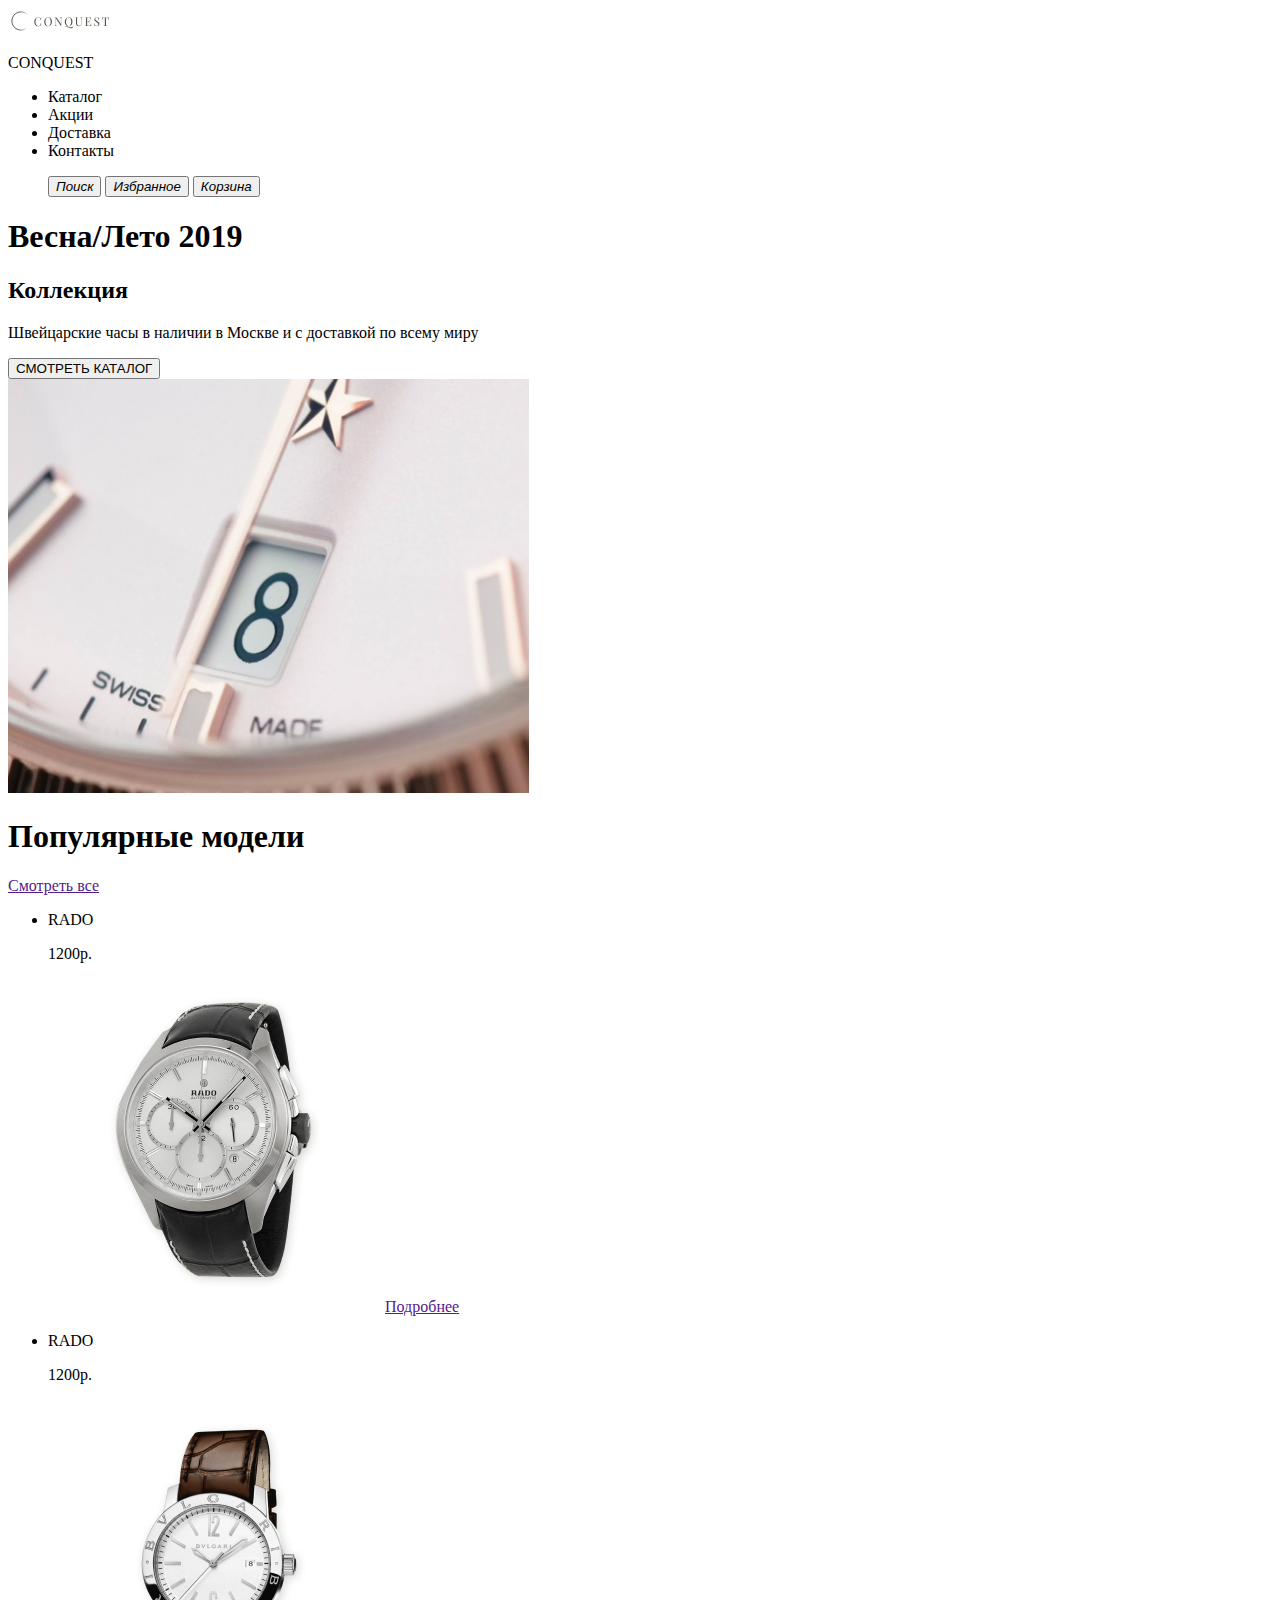
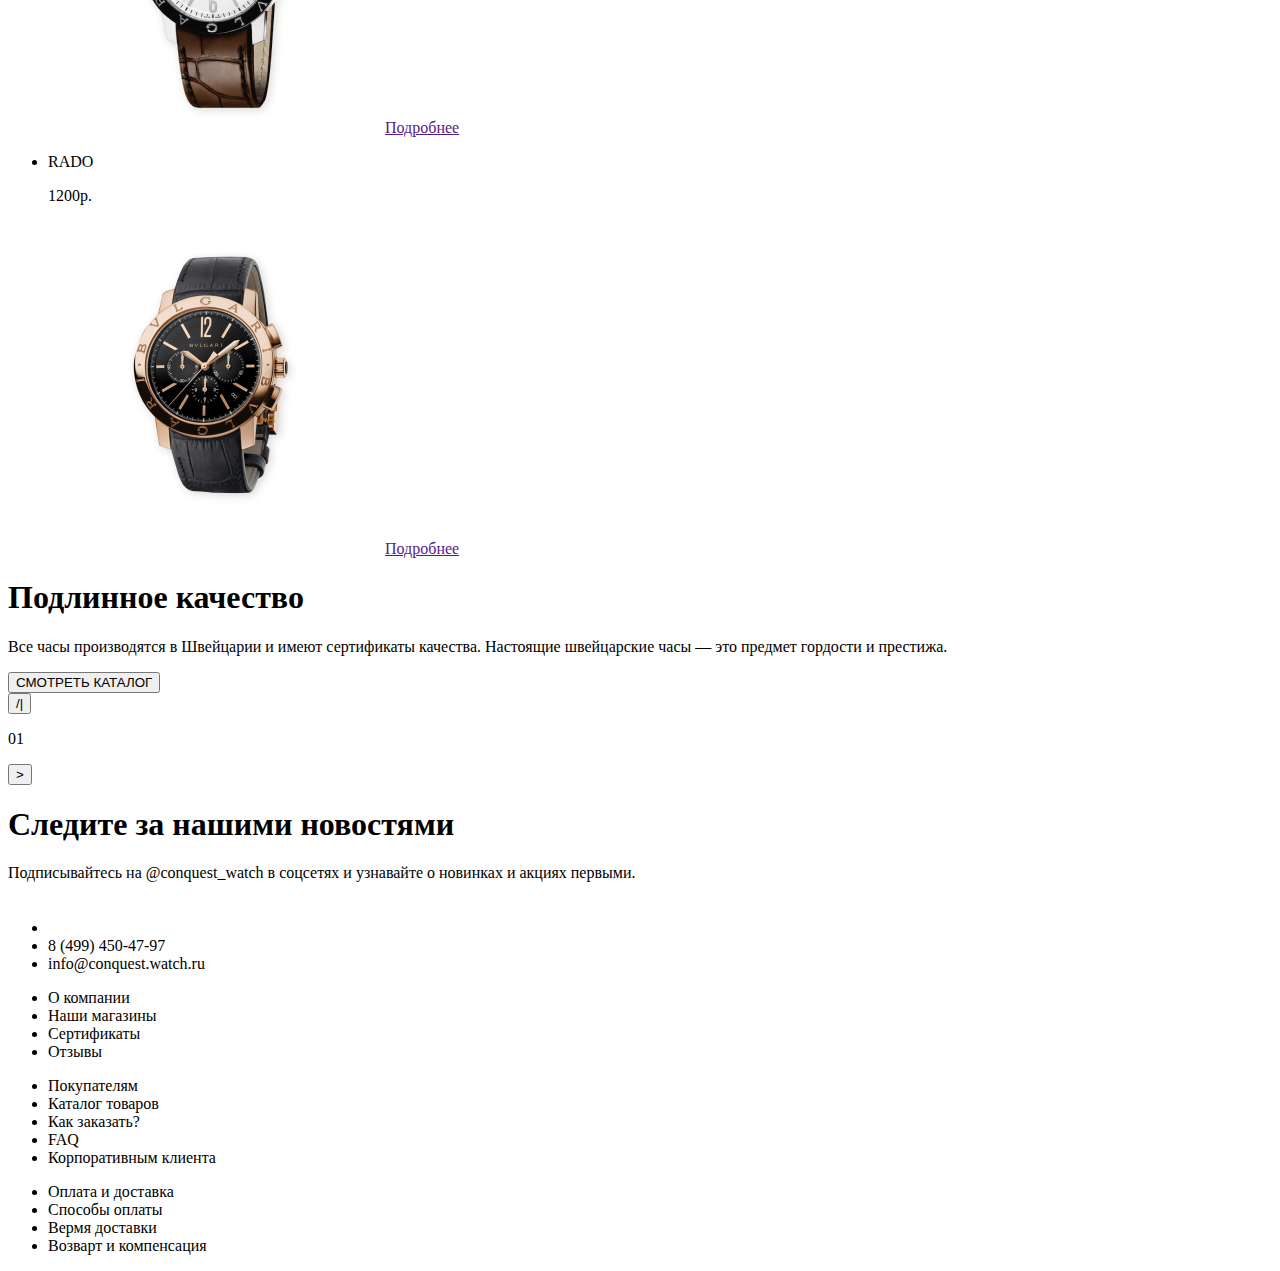
==== index.html @ 10837550 "first commit" ====
<!DOCTYPE html>
<head>
    <meta charset="UTF-8">
    <title>Document</title>
   <!-- <link rel="stylesheet" type="text/css" href="style.css">-->
</head>
<body>
    <header>
        <div class="left-side">
            <img src="logo.svg" alt="logo">
            <p>CONQUEST</p>
        </div>
        <ul class="center-side">
            <li>Каталог</li>
            <li>Акции</li>
            <li>Доставка</li>
            <li>Контакты</li>
        </ul>
        <ul>
            <button><i>Поиск</i></button>
            <button><i>Избранное</i></button>
            <button><i>Корзина</i></button>
        </ul>
    </header>
    <main>
        <section class="first-ad">
            <div class="info">
                <h1>Весна/Лето 2019</h1>
                <h2>Коллекция</h2>
                <p>Швейцарские часы в наличии в Москве и с доставкой по всему миру</p>
                <button>СМОТРЕТЬ КАТАЛОГ</button>
            </div>
            <div class="product-presentation">
                <img src="photo_banner.jpg" alt="product">
            </div>
        </section>
        <section class="popular-models">
            <h1>Популярные модели</h1>
            <a href="">Смотреть все</a>
            <ul>
                <li>
                    <p>RADO</p>
                    <p>1200p.</p>
                    <img src="watch_1.png" alt="">
                    <a href=""><span></span> Подробнее</a>
                </li>
                <li>
                    <p>RADO</p>
                    <p>1200p.</p>
                    <img src="watch_3.png" alt="">
                    <a href=""><span></span> Подробнее</a>
                </li>
                <li>
                    <p>RADO</p>
                    <p>1200p.</p>
                    <img src="watch_4.png" alt="">
                    <a href=""><span></span> Подробнее</a>
                </li>
            </ul>
        </section>
        <section class="second-ad">
            <div class="slider">
                <div>

                </div>
                <div class="info">
                    <h1>Подлинное качество</h1>
                    <p>Все часы производятся в Швейцарии и имеют сертификаты качества. Настоящие швейцарские часы — это предмет гордости и престижа.</p>
                    <button>СМОТРЕТЬ КАТАЛОГ</button>
                </div>
            </div>
            <div class="page-throttling">
                <button>/|</button>
                <p>01</p>
                <button>></button>
            </div>        
        </section>
        <section class="news">
            <div class="info">
                <h1>Следите за нашими новостями</h1>
                <p>Подписывайтесь на <span>@conquest_watch</span> в соцсетях и узнавайте о новинках и акциях первыми.</p>
            </div>
            <div class="collage">
                <div></div>
                <div></div>
                <div></div>
            </div>
        </section>
    </main>
    <footer>
        <ul>
            <li class="Footer-First-li"><img src="footer logo.svg" alt=""></li>
            <li>8 (499) 450-47-97</li>
            <li>info@conquest.watch.ru</li>
        </ul>
        <ul>
            <li class="Footer-First-li">О компании</li>
            <li>Наши магазины</li>
            <li>Сертификаты</li>
            <li>Отзывы</li>
        </ul>
        <ul>
            <li class="Footer-First-li">Покупателям</li>
            <li>Каталог товаров</li>
            <li>Как заказать?</li>
            <li>FAQ</li>
            <li>Корпоративным клиента</li>
        </ul>
        <ul>
            <li class="Footer-First-li">Оплата и доставка</li>
            <li>Способы оплаты</li>
            <li>Вермя доставки</li>
            <li>Возварт и компенсация</li>
        </ul>
    </footer>
</body>
</html>
---- style.css ----
.Katalog {
    position: absolute;
  width: 54px;
  height: 13px;
  left: 467px;
  top: 35px;
  
  font-family: 'Roboto';
  font-style: normal;
  font-weight: 400;
  font-size: 14px;
  line-height: 16px;
  
  color: #555248;
  }
  .Akcii {
    position: absolute;
  width: 43px;
  height: 13px;
  left: 586px;
  top: 35px;
  
  font-family: 'Roboto';
  font-style: normal;
  font-weight: 400;
  font-size: 14px;
  line-height: 16px;
  
  color: #555248;
  }
  .Deliveri {
    position: absolute;
  width: 64px;
  height: 13px;
  left: 694px;
  top: 35px;
  
  font-family: 'Roboto';
  font-style: normal;
  font-weight: 400;
  font-size: 14px;
  line-height: 16px;
  
  color: #555248;
  }
  .Kontakti {
    position: absolute;
  width: 66px;
  height: 13px;
  left: 823px;
  top: 35px;
  
  font-family: 'Roboto';
  font-style: normal;
  font-weight: 400;
  font-size: 14px;
  line-height: 16px;
  
  color: #555248;
  }
  .Logo {
    position: absolute;
  width: 78px;
  height: 13px;
  left: 122.68px;
  top: 36px;
  
  font-family: 'Playfair Display';
  font-style: normal;
  font-weight: 400;
  font-size: 12px;
  line-height: 16px;
  letter-spacing: 0.14em;
  
  color: #555248;
  
  }
  .search {
    position: absolute;
  height: 16px;
  left: 85.43%;
  right: 13.4%;
  top: 40px;
  
  background: #1B1A17;
  }
  
  .like {
    position: absolute;
  height: 16px;
  left: 88.29%;
  right: 10.32%;
  top: 40px;
  
  background: #1B1A17;
  border: 0.75px solid #1B1A17;
  }
  
  .basket{
    position: absolute;
  height: 16px;
  left: 91.36%;
  right: 7.32%;
  top: 40px;
  
  background: #1B1A17;
  }
  .line {
    position: absolute;
  width: 50px;
  height: 0px;
  left: 120px;
  top: 357px;
  
  border: 1px solid #8B8371;
  }
  .header_main{
    position: absolute;
  width: 343px;
  height: 48px;
  left: 185px;
  top: 321px;
  
  font-family: 'Playfair Display';
  font-style: normal;
  font-weight: 400;
  font-size: 45px;
  line-height: 60px;
  
  color: #1B1A17;
  }
  .header_main2 {
    position: absolute;
width: 154px;
height: 31px;
left: 185px;
top: 385px;

font-family: 'Playfair Display';
font-style: normal;
font-weight: 400;
font-size: 30px;
line-height: 40px;

color: #1B1A17;
}
.header_scrin2 {
  position: absolute;
width: 306px;
height: 36px;
left: 530px;
top: 929px;

font-family: 'Playfair Display';
font-style: normal;
font-weight: 400;
font-size: 32px;
line-height: 43px;

color: #1B1A17;

}
.text {
  position: absolute;
width: 258px;
height: 34px;
left: 185px;
top: 455px;

font-family: 'Roboto';
font-style: normal;
font-weight: 300;
font-size: 14px;
line-height: 21px;

color: rgba(27, 26, 23, 0.82);
}
.look_all{
  position: absolute;
width: 104px;
height: 15px;
left: 1164px;
top: 965px;

font-family: 'Roboto';
font-style: normal;
font-weight: 500;
font-size: 16px;
line-height: 19px;

color: #444240;
}
.Time1{
  position: absolute;
width: 110px;
height: 15px;
left: 138px;
top: 1057px;

font-family: 'Playfair Display';
font-style: normal;
font-weight: 700;
font-size: 14px;
line-height: 24px;
letter-spacing: 0.03em;

color: rgba(27, 26, 23, 0.82);
}
.price1 {
  position: absolute;
width: 43px;
height: 12px;
left: 138px;
top: 1082px;

font-family: 'Prata';
font-style: normal;
font-weight: 400;
font-size: 12px;
line-height: 16px;

color: rgba(27, 26, 23, 0.82);
}
.watch1 {
  position: absolute;
width: 313px;
height: 313px;
left: 126px;
top: 1096px;

background: url(2.png);
filter: drop-shadow(2px 2px 10px rgba(85, 82, 72, 0.23));
}
.line2 {
  position: absolute;
width: 30px;
height: 0px;
left: 138px;
top: 1441px;

border: 1px solid #8B8371;
}
.learn_more {
  position: absolute;
width: 92px;
height: 16px;
left: 186px;
top: 1428px;

font-family: 'Playfair Display';
font-style: normal;
font-weight: 400;
font-size: 16px;
line-height: 21px;

color: #1B1A17;
}
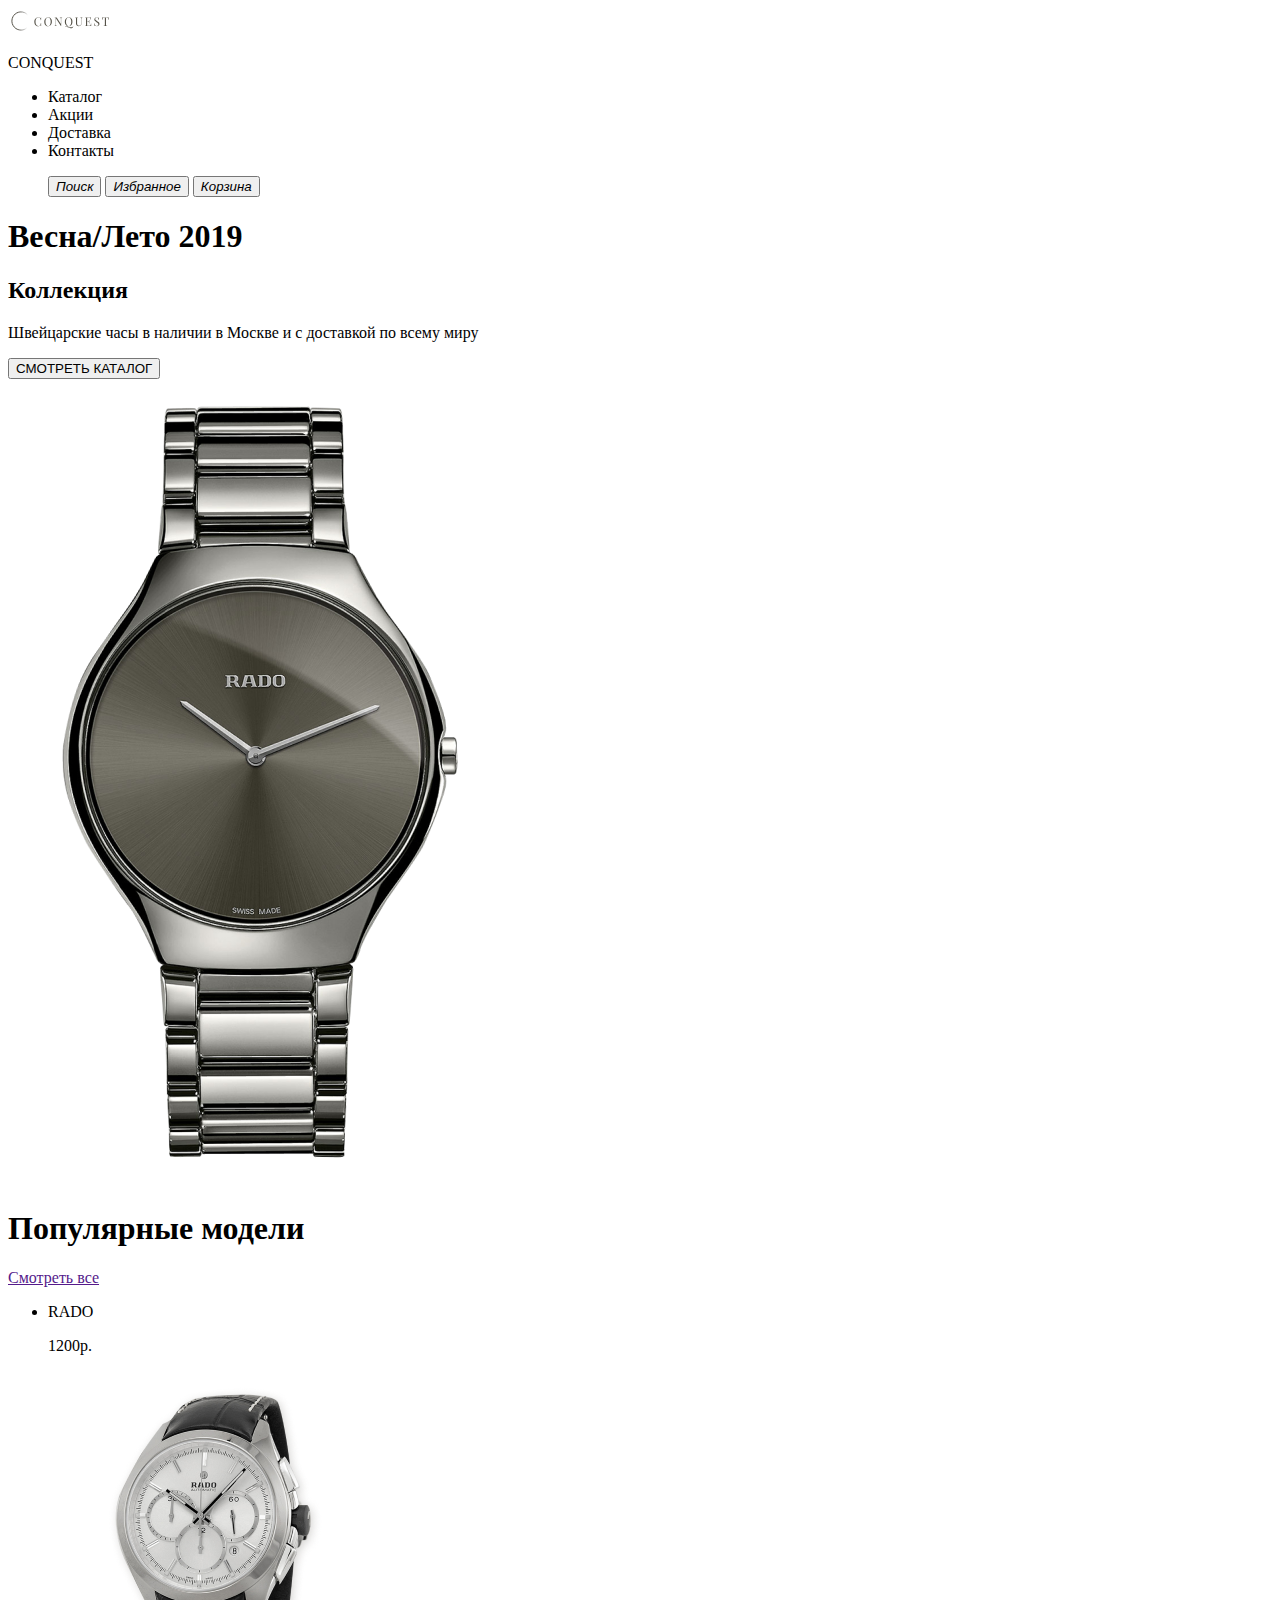
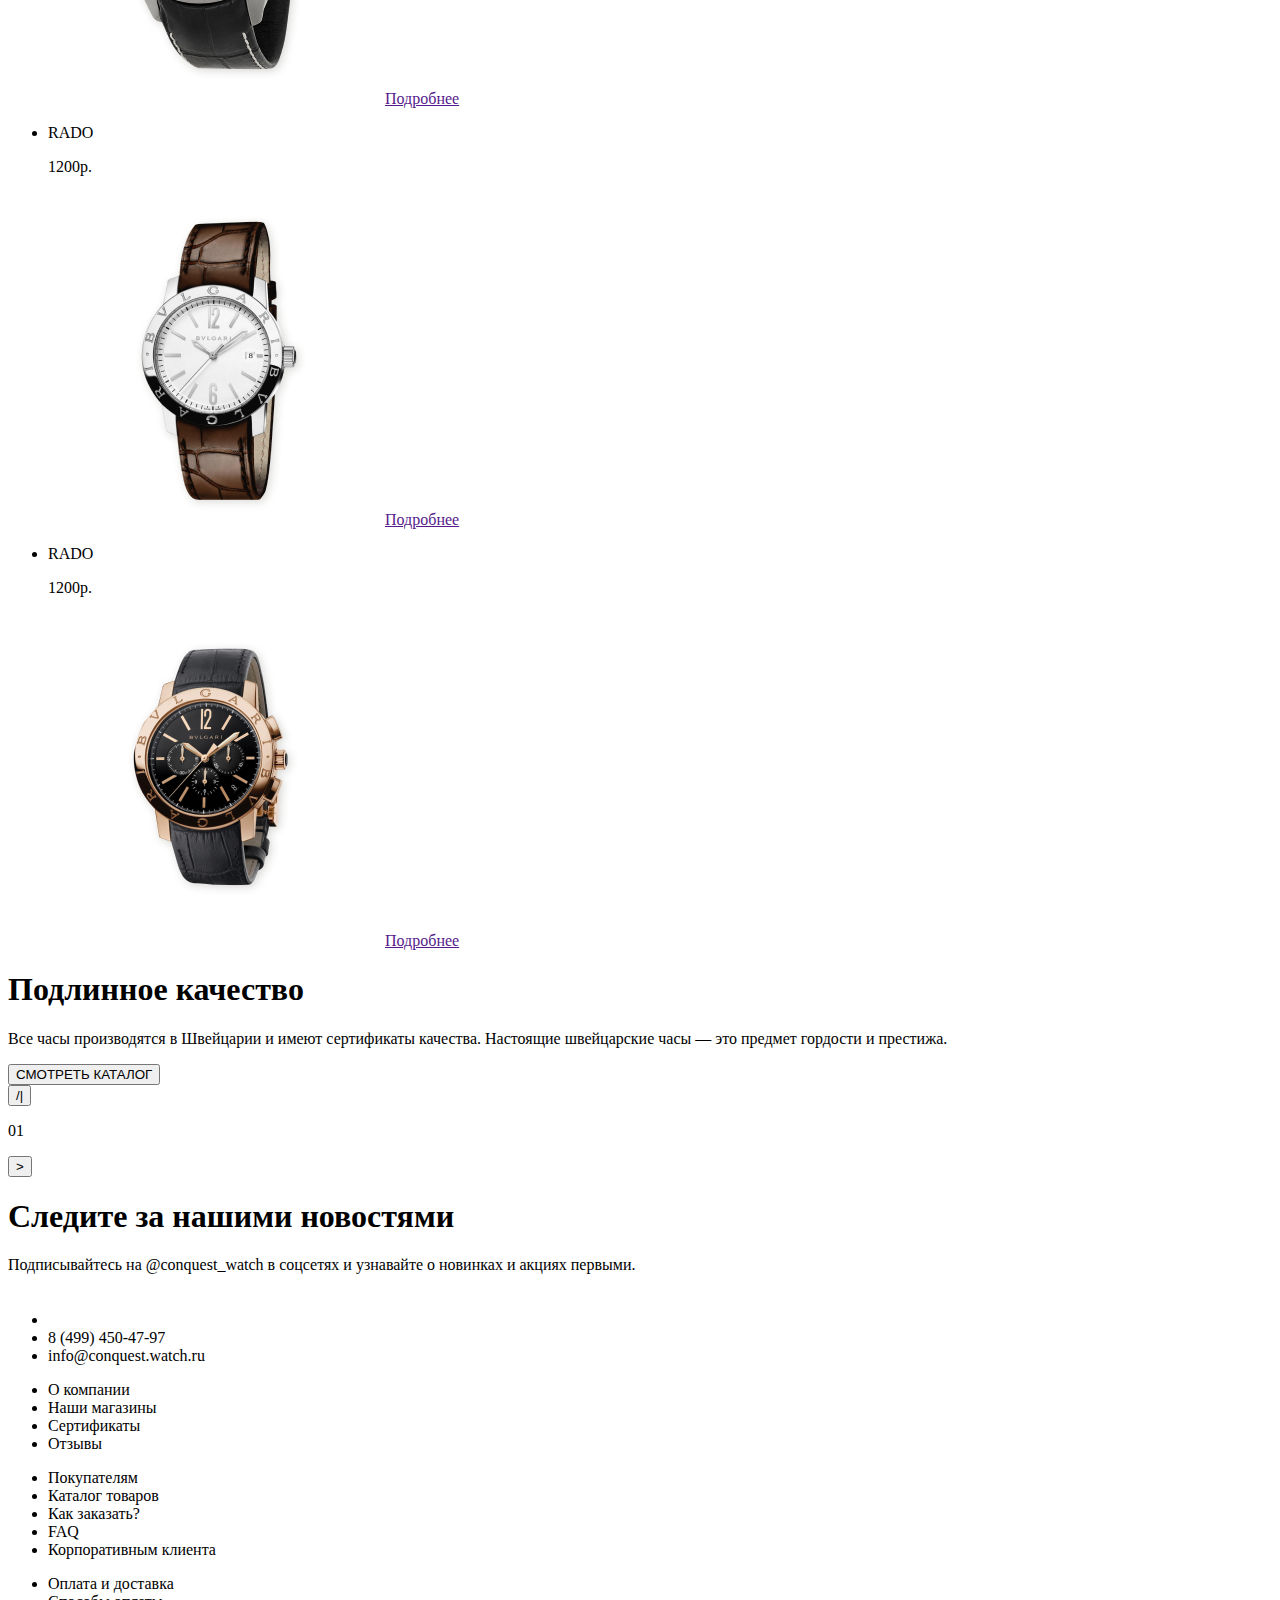
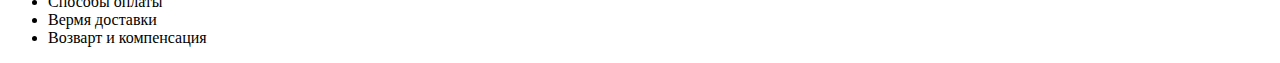
==== commit 68a0060c: "change first picture of watch" ====
--- a/index.html
+++ b/index.html
@@ -2,6 +2,8 @@
 <head>
     <meta charset="UTF-8">
     <title>Document</title>
+   <!-- <link rel="stylesheet" type="text/css" href="style.css">-->
+   <!-- <link rel="stylesheet" type="text/css" href="style.css">-->
    <!-- <link rel="stylesheet" type="text/css" href="style.css">-->
 </head>
 <body>
@@ -31,7 +33,7 @@
                 <button>СМОТРЕТЬ КАТАЛОГ</button>
             </div>
             <div class="product-presentation">
-                <img src="photo_banner.jpg" alt="product">
+                <img src="watch_main.png" alt="product">
             </div>
         </section>
         <section class="popular-models">
@@ -61,7 +63,6 @@
         <section class="second-ad">
             <div class="slider">
                 <div>
-
                 </div>
                 <div class="info">
                     <h1>Подлинное качество</h1>
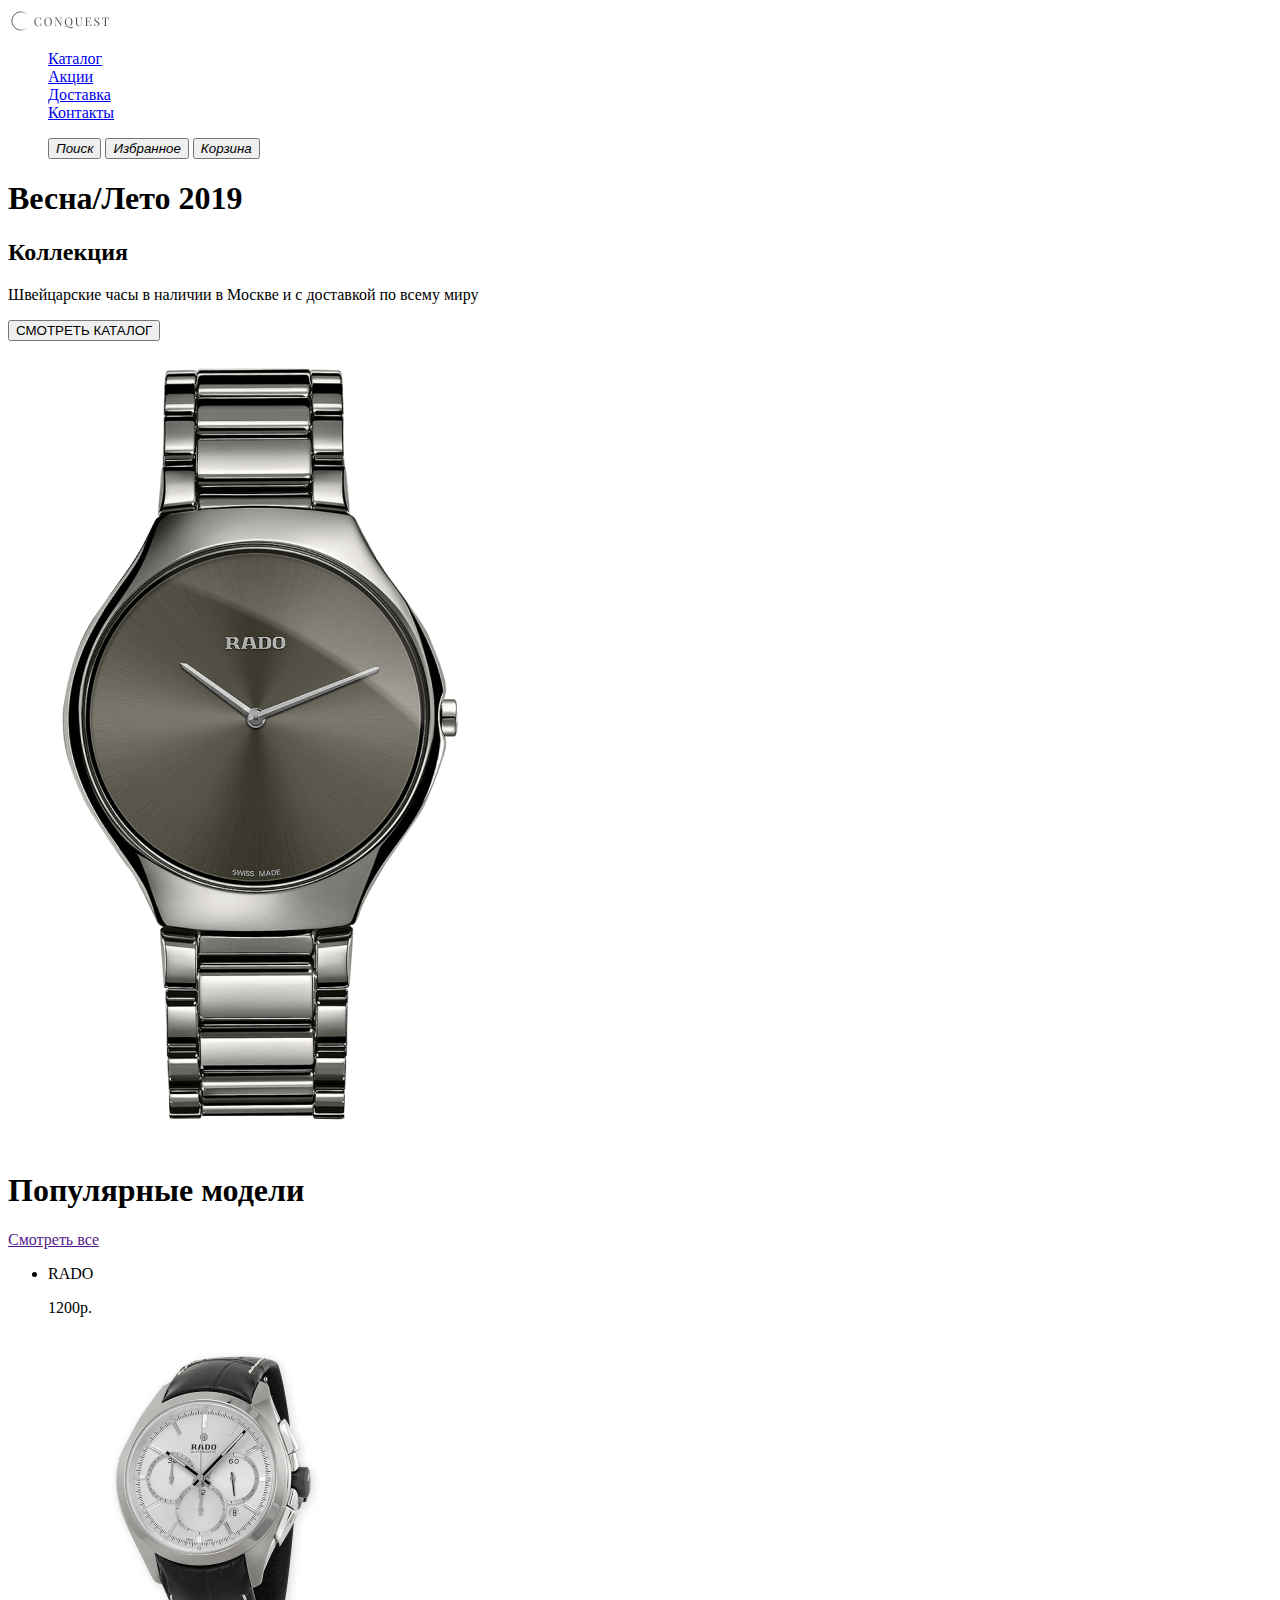
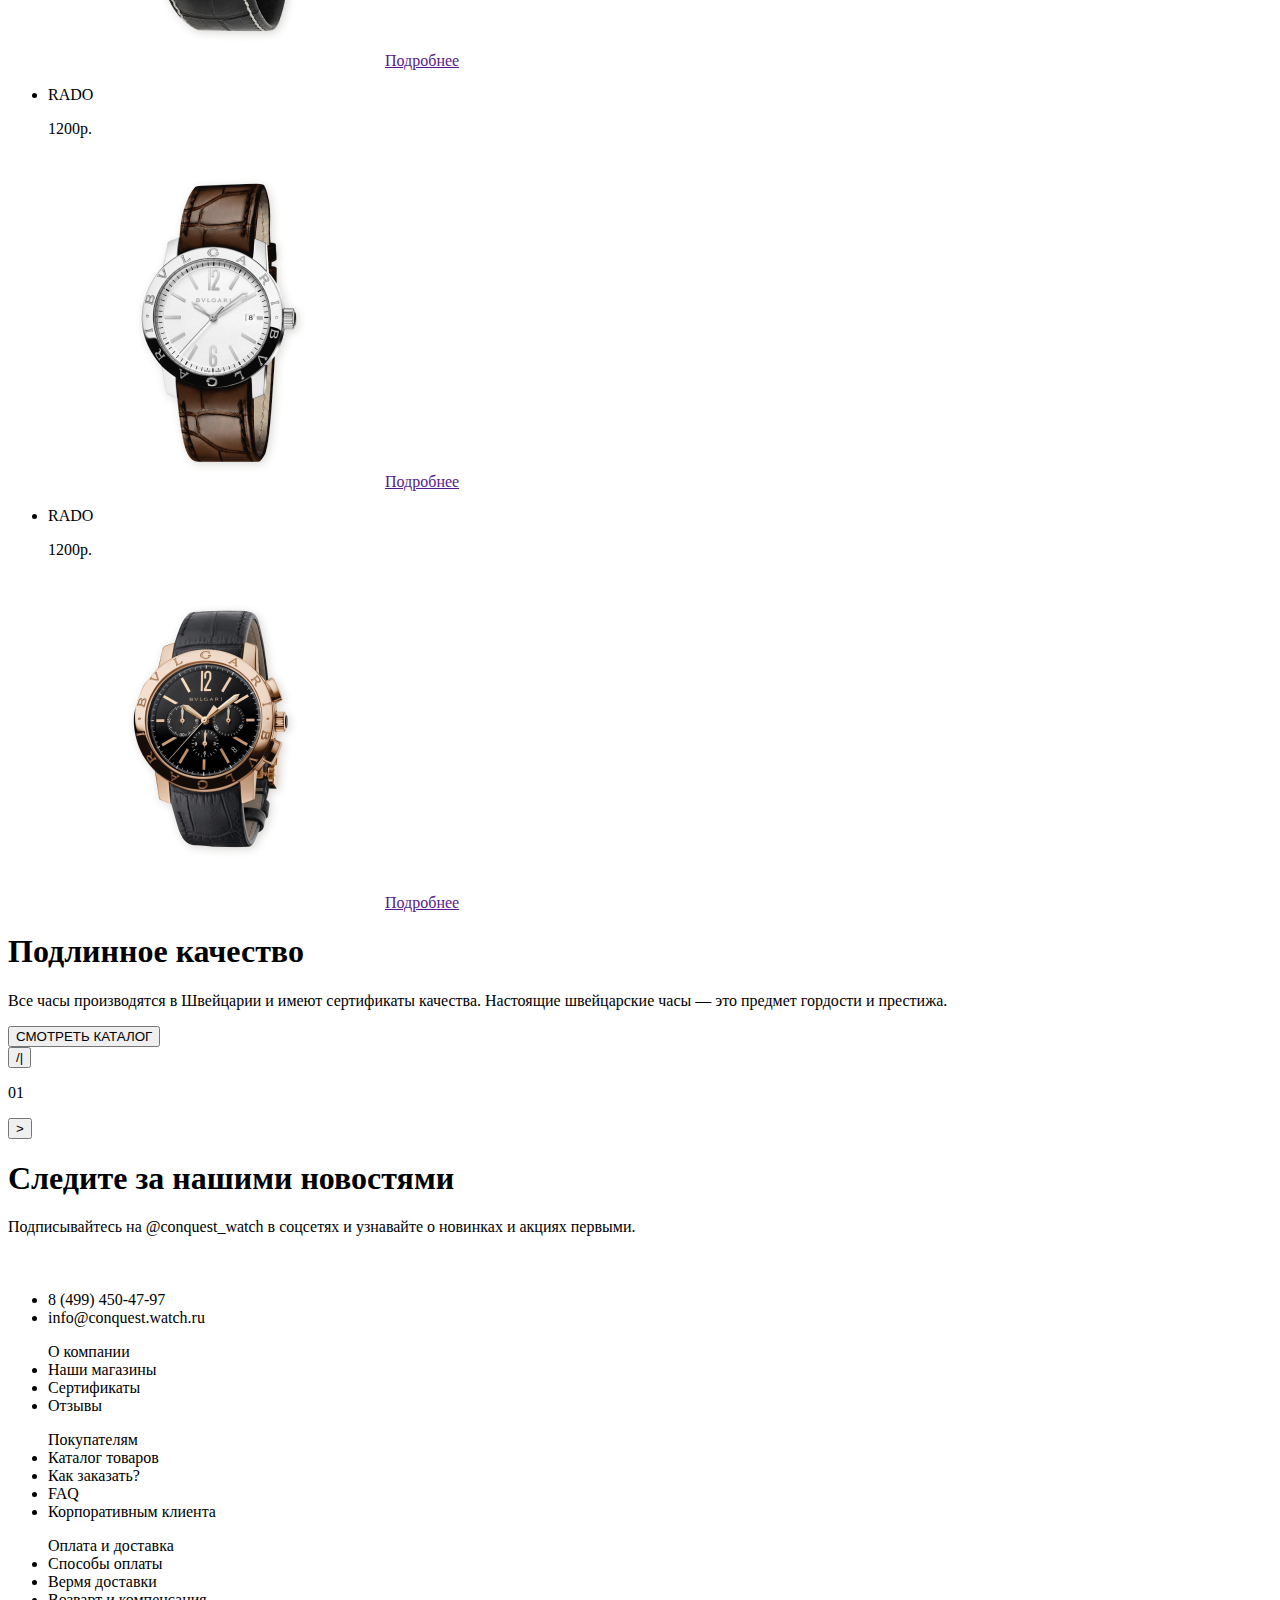
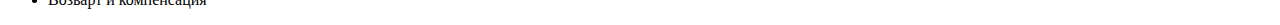
==== commit 1aa2a731: "Create new page, start make form" ====
--- a/index.html
+++ b/index.html
@@ -2,21 +2,18 @@
 <head>
     <meta charset="UTF-8">
     <title>Document</title>
-   <!-- <link rel="stylesheet" type="text/css" href="style.css">-->
-   <!-- <link rel="stylesheet" type="text/css" href="style.css">-->
-   <!-- <link rel="stylesheet" type="text/css" href="style.css">-->
+    <link rel="stylesheet" type="text/css" href="style.css">
 </head>
 <body>
     <header>
-        <div class="left-side">
-            <img src="logo.svg" alt="logo">
-            <p>CONQUEST</p>
+        <div class="logo">
+            <img src="logo.svg" alt="Conquest Company">
         </div>
-        <ul class="center-side">
-            <li>Каталог</li>
-            <li>Акции</li>
-            <li>Доставка</li>
-            <li>Контакты</li>
+        <ul class="nav-list">
+            <li class="nav-item"><a href="#">Каталог</a></li>
+            <li class="nav-item"><a href="#">Акции</a></li>
+            <li class="nav-item"><a href="#">Доставка</a></li>
+            <li class="nav-item"><a href="#">Контакты</a></li>
         </ul>
         <ul>
             <button><i>Поиск</i></button>
@@ -40,19 +37,19 @@
             <h1>Популярные модели</h1>
             <a href="">Смотреть все</a>
             <ul>
-                <li>
+                <li class="popular-watch">
                     <p>RADO</p>
                     <p>1200p.</p>
                     <img src="watch_1.png" alt="">
                     <a href=""><span></span> Подробнее</a>
                 </li>
-                <li>
+                <li class="popular-watch">
                     <p>RADO</p>
                     <p>1200p.</p>
                     <img src="watch_3.png" alt="">
                     <a href=""><span></span> Подробнее</a>
                 </li>
-                <li>
+                <li class="popular-watch">
                     <p>RADO</p>
                     <p>1200p.</p>
                     <img src="watch_4.png" alt="">
--- a/style.css
+++ b/style.css
@@ -1,257 +1,16 @@
-.Katalog {
-    position: absolute;
-  width: 54px;
-  height: 13px;
-  left: 467px;
-  top: 35px;
-  
-  font-family: 'Roboto';
-  font-style: normal;
-  font-weight: 400;
-  font-size: 14px;
-  line-height: 16px;
-  
-  color: #555248;
-  }
-  .Akcii {
-    position: absolute;
-  width: 43px;
-  height: 13px;
-  left: 586px;
-  top: 35px;
-  
-  font-family: 'Roboto';
-  font-style: normal;
-  font-weight: 400;
-  font-size: 14px;
-  line-height: 16px;
-  
-  color: #555248;
-  }
-  .Deliveri {
-    position: absolute;
-  width: 64px;
-  height: 13px;
-  left: 694px;
-  top: 35px;
-  
-  font-family: 'Roboto';
-  font-style: normal;
-  font-weight: 400;
-  font-size: 14px;
-  line-height: 16px;
-  
-  color: #555248;
-  }
-  .Kontakti {
-    position: absolute;
-  width: 66px;
-  height: 13px;
-  left: 823px;
-  top: 35px;
-  
-  font-family: 'Roboto';
-  font-style: normal;
-  font-weight: 400;
-  font-size: 14px;
-  line-height: 16px;
-  
-  color: #555248;
-  }
-  .Logo {
-    position: absolute;
-  width: 78px;
-  height: 13px;
-  left: 122.68px;
-  top: 36px;
-  
-  font-family: 'Playfair Display';
-  font-style: normal;
-  font-weight: 400;
-  font-size: 12px;
-  line-height: 16px;
-  letter-spacing: 0.14em;
-  
-  color: #555248;
-  
-  }
-  .search {
-    position: absolute;
-  height: 16px;
-  left: 85.43%;
-  right: 13.4%;
-  top: 40px;
-  
-  background: #1B1A17;
-  }
-  
-  .like {
-    position: absolute;
-  height: 16px;
-  left: 88.29%;
-  right: 10.32%;
-  top: 40px;
-  
-  background: #1B1A17;
-  border: 0.75px solid #1B1A17;
-  }
-  
-  .basket{
-    position: absolute;
-  height: 16px;
-  left: 91.36%;
-  right: 7.32%;
-  top: 40px;
-  
-  background: #1B1A17;
-  }
-  .line {
-    position: absolute;
-  width: 50px;
-  height: 0px;
-  left: 120px;
-  top: 357px;
-  
-  border: 1px solid #8B8371;
-  }
-  .header_main{
-    position: absolute;
-  width: 343px;
-  height: 48px;
-  left: 185px;
-  top: 321px;
-  
-  font-family: 'Playfair Display';
-  font-style: normal;
-  font-weight: 400;
-  font-size: 45px;
-  line-height: 60px;
-  
-  color: #1B1A17;
-  }
-  .header_main2 {
-    position: absolute;
-width: 154px;
-height: 31px;
-left: 185px;
-top: 385px;
+.logo {
+  width: 104px;
+  height: 26px;
+}
 
-font-family: 'Playfair Display';
-font-style: normal;
-font-weight: 400;
-font-size: 30px;
-line-height: 40px;
-
-color: #1B1A17;
-}
-.header_scrin2 {
-  position: absolute;
-width: 306px;
-height: 36px;
-left: 530px;
-top: 929px;
-
-font-family: 'Playfair Display';
-font-style: normal;
-font-weight: 400;
-font-size: 32px;
-line-height: 43px;
-
-color: #1B1A17;
+.catalog {
+  position: relative;
 
 }
-.text {
-  position: absolute;
-width: 258px;
-height: 34px;
-left: 185px;
-top: 455px;
 
-font-family: 'Roboto';
-font-style: normal;
-font-weight: 300;
-font-size: 14px;
-line-height: 21px;
-
-color: rgba(27, 26, 23, 0.82);
+.nav-list {
+  list-style: none;
 }
-.look_all{
-  position: absolute;
-width: 104px;
-height: 15px;
-left: 1164px;
-top: 965px;
-
-font-family: 'Roboto';
-font-style: normal;
-font-weight: 500;
-font-size: 16px;
-line-height: 19px;
-
-color: #444240;
+.Footer-First-li {
+  list-style: none;
 }
-.Time1{
-  position: absolute;
-width: 110px;
-height: 15px;
-left: 138px;
-top: 1057px;
-
-font-family: 'Playfair Display';
-font-style: normal;
-font-weight: 700;
-font-size: 14px;
-line-height: 24px;
-letter-spacing: 0.03em;
-
-color: rgba(27, 26, 23, 0.82);
-}
-.price1 {
-  position: absolute;
-width: 43px;
-height: 12px;
-left: 138px;
-top: 1082px;
-
-font-family: 'Prata';
-font-style: normal;
-font-weight: 400;
-font-size: 12px;
-line-height: 16px;
-
-color: rgba(27, 26, 23, 0.82);
-}
-.watch1 {
-  position: absolute;
-width: 313px;
-height: 313px;
-left: 126px;
-top: 1096px;
-
-background: url(2.png);
-filter: drop-shadow(2px 2px 10px rgba(85, 82, 72, 0.23));
-}
-.line2 {
-  position: absolute;
-width: 30px;
-height: 0px;
-left: 138px;
-top: 1441px;
-
-border: 1px solid #8B8371;
-}
-.learn_more {
-  position: absolute;
-width: 92px;
-height: 16px;
-left: 186px;
-top: 1428px;
-
-font-family: 'Playfair Display';
-font-style: normal;
-font-weight: 400;
-font-size: 16px;
-line-height: 21px;
-
-color: #1B1A17;
-}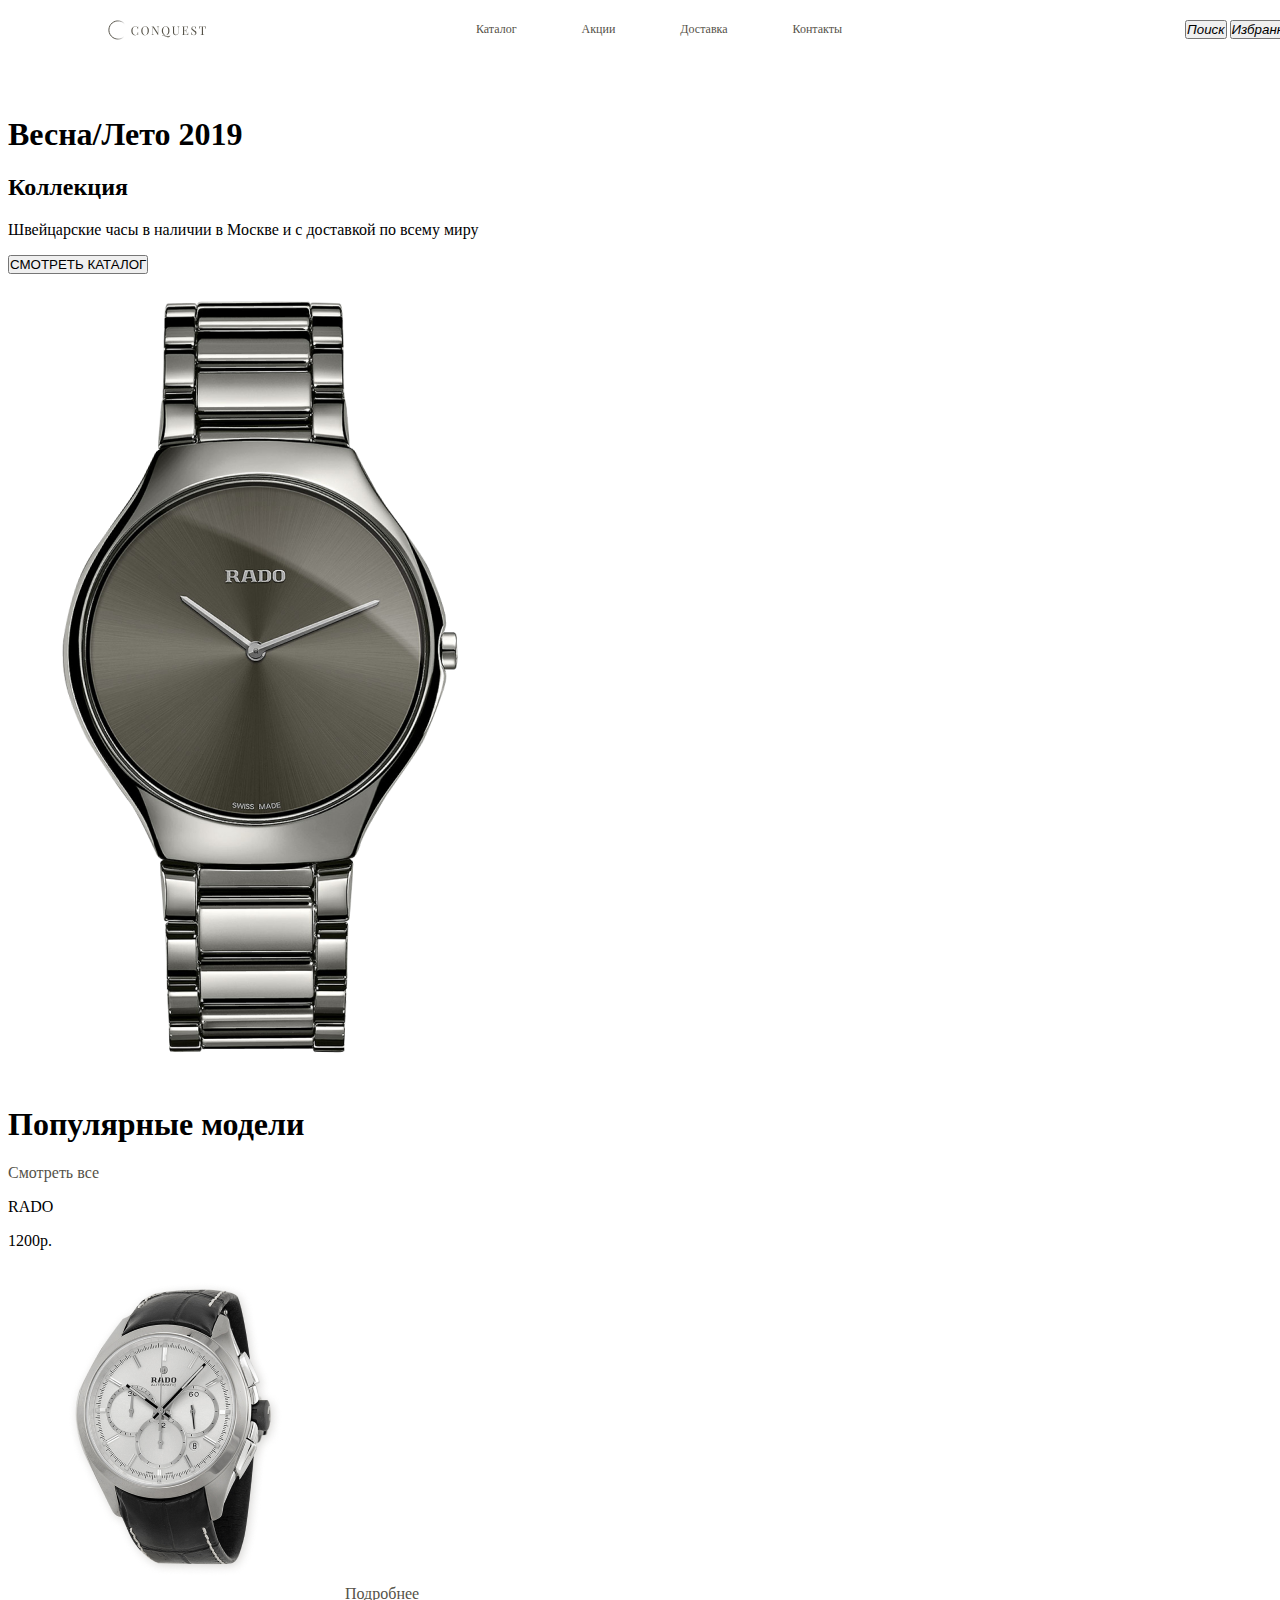
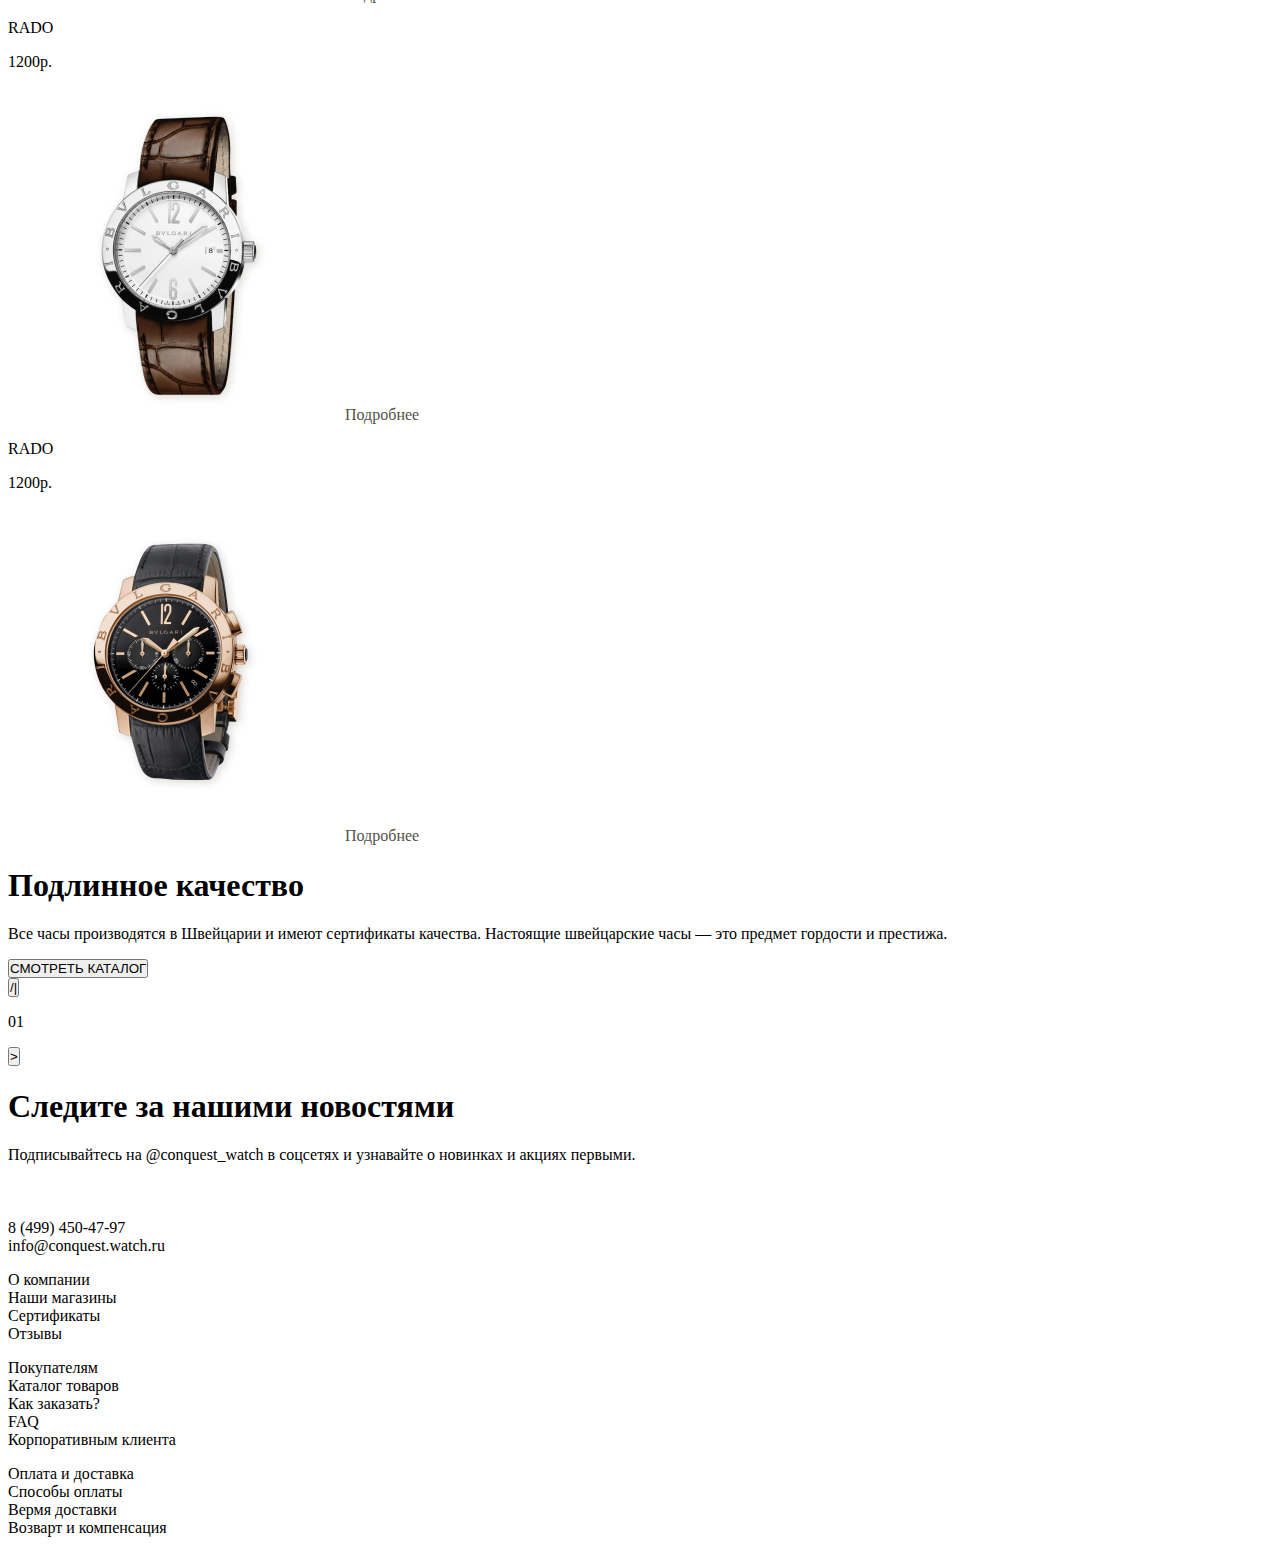
==== commit f0dee342: "add CSS and some Html" ====
--- a/index.html
+++ b/index.html
@@ -6,9 +6,7 @@
 </head>
 <body>
     <header>
-        <div class="logo">
             <img src="logo.svg" alt="Conquest Company">
-        </div>
         <ul class="nav-list">
             <li class="nav-item"><a href="#">Каталог</a></li>
             <li class="nav-item"><a href="#">Акции</a></li>
--- a/style.css
+++ b/style.css
@@ -1,16 +1,78 @@
-.logo {
-  width: 104px;
-  height: 26px;
+*{
+  box-sizing: border-box;
+  text-decoration: none;
+  padding: 0;
 }
 
-.catalog {
-  position: relative;
+a {
+  color: #555248;
+}
 
+body {
+  width: 1366px;
+}
+header {
+  display: flex;
+  align-items: center;
+  font-size: 12px;
+  margin-bottom: 65px;
 }
 
 .nav-list {
-  list-style: none;
+  display: flex;
+  margin-left: 267px;
+  margin-right: 278px;
 }
-.Footer-First-li {
-  list-style: none;
+
+.nav-list li {
+  margin-right: 65px;
 }
+
+.nav-list a:hover {
+  color: #A69876;
+  cursor: pointer;
+}
+
+li {
+  list-style-type: none ;
+}
+
+header img {
+  margin-left: 97px;
+}
+
+.list-button button {
+  background-color: white;
+  border: none;
+}
+
+.search {
+  display: flex;
+  background-image: url(Search.svg);
+  width: 16px;
+  height: 16px;
+}
+
+.like {
+  display: flex;
+  background-image: url(Like.svg);
+  width: 22px;
+  height: 18px;
+  margin: 0 23px;
+}
+
+.cart {
+  display: flex;
+  background-image: url(Cart.svg);
+  width: 18px;
+  height: 16px;
+}
+
+.min-nav-list {
+  display: flex;
+  margin-left: 103px;
+}
+
+.min-nav-list li:last-of-type{
+  font-weight: 700;
+}
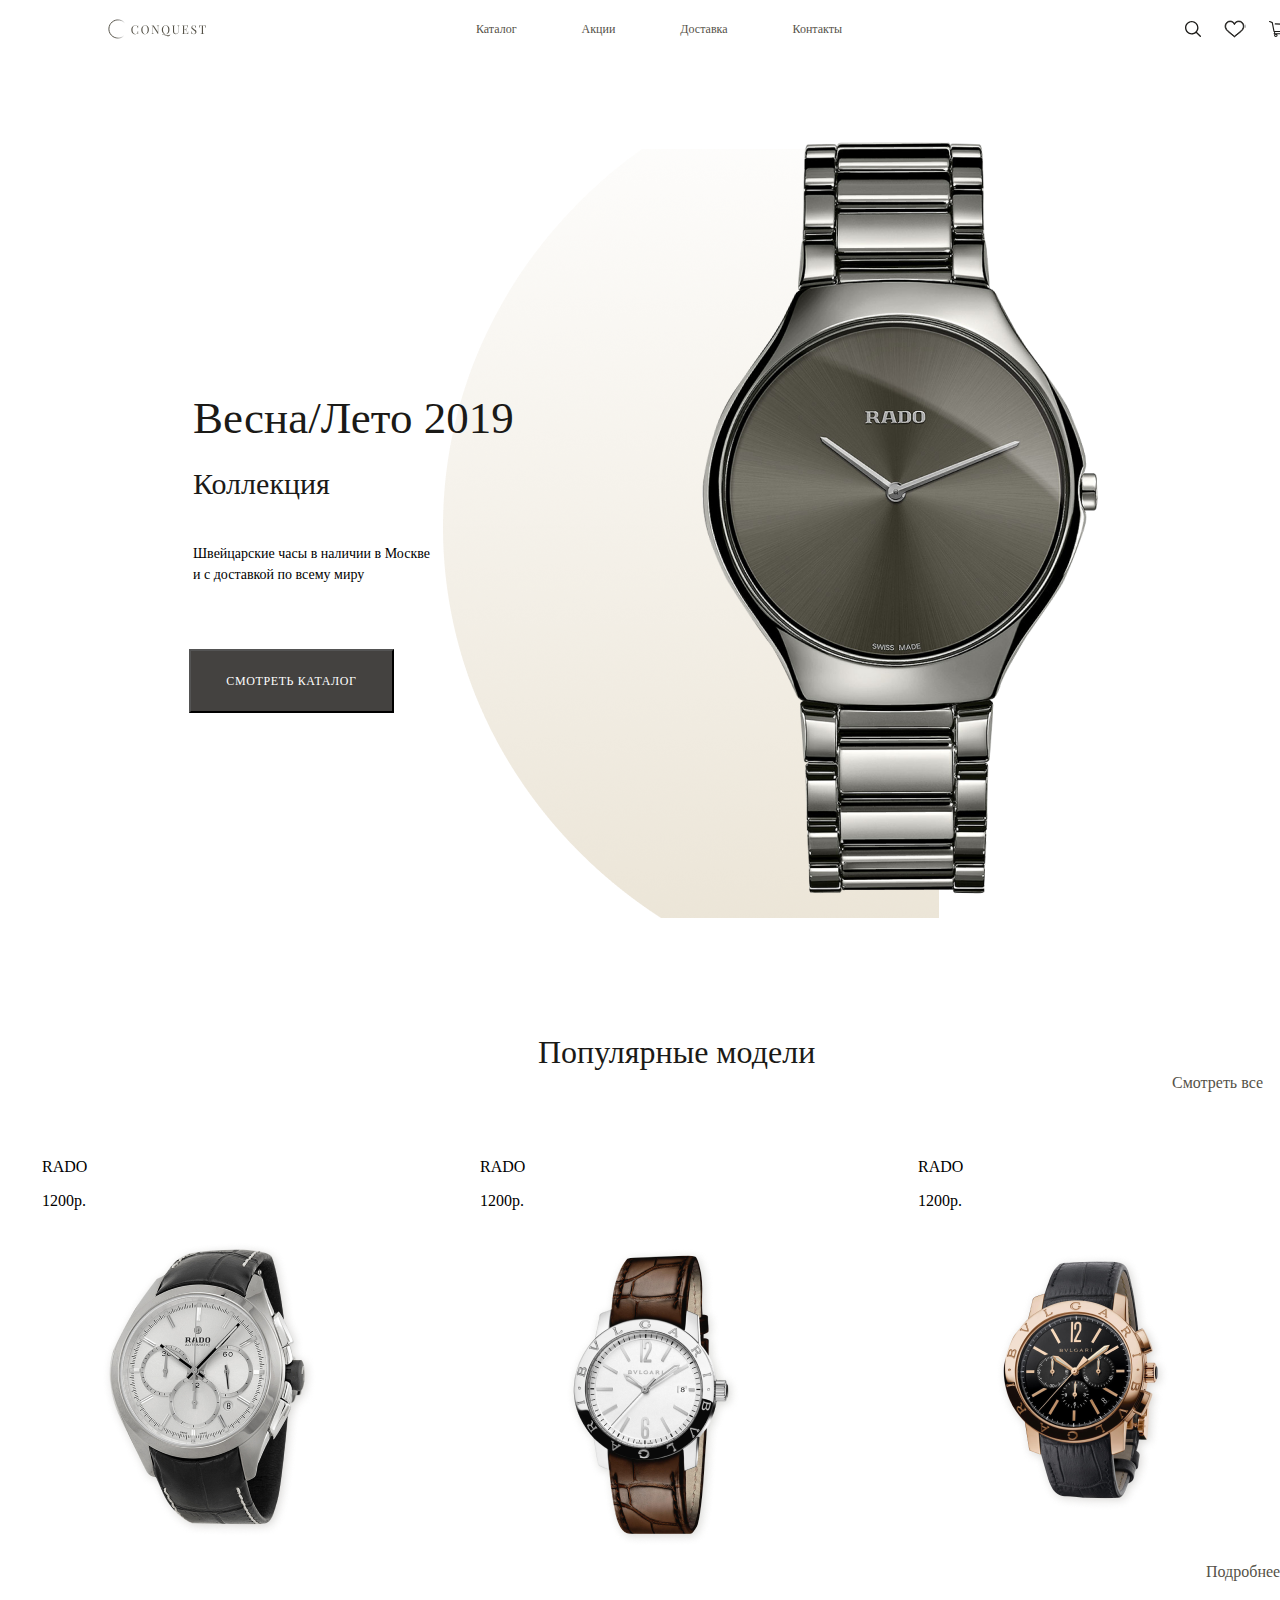
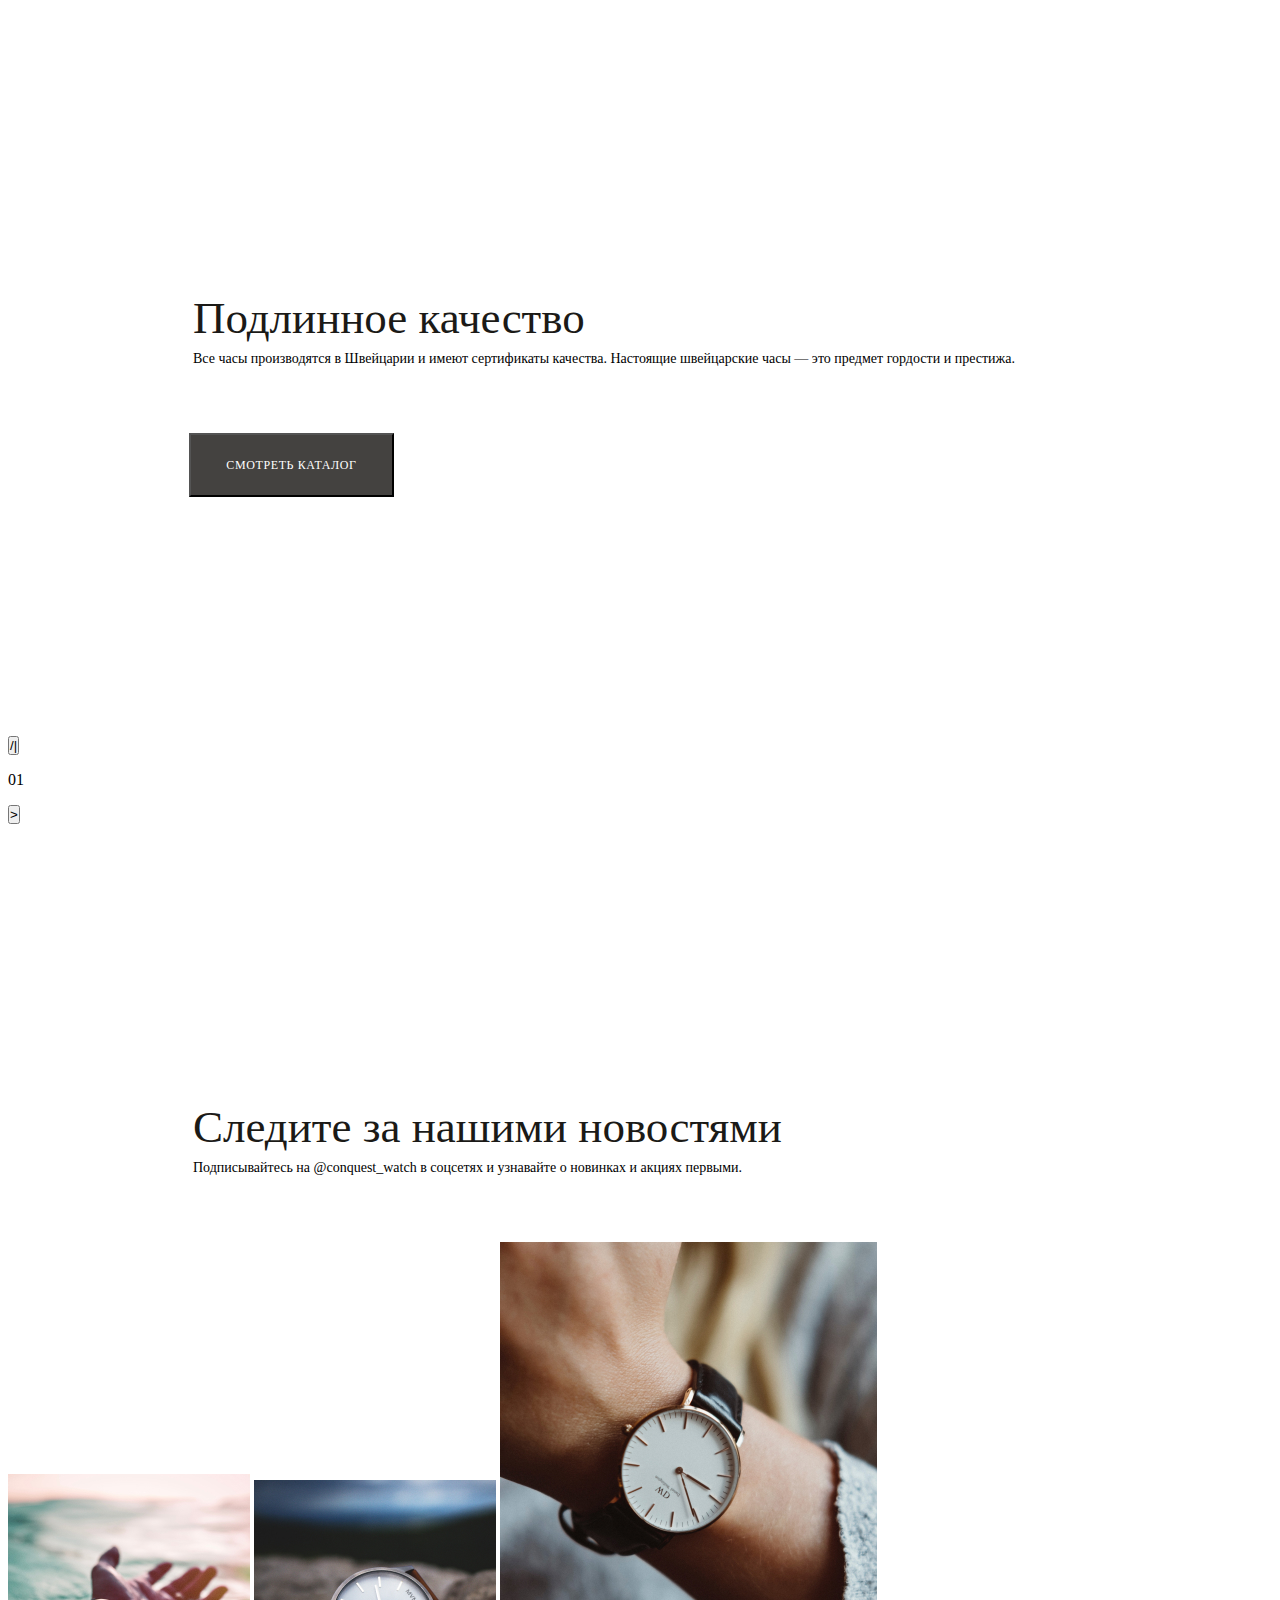
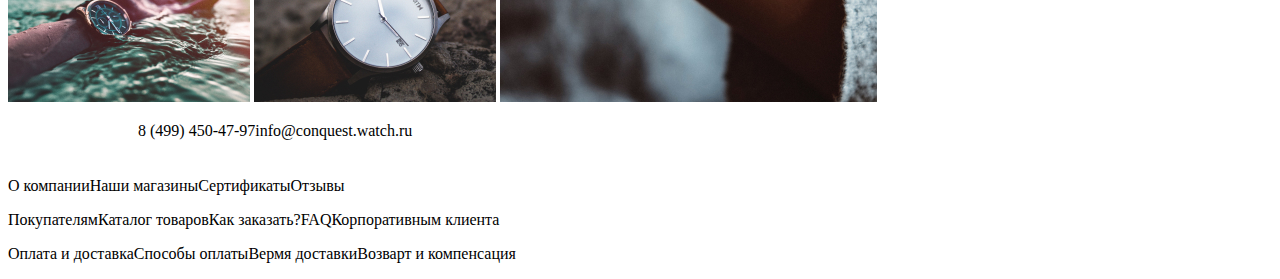
==== commit 65297bd9: "recreate some pictore, make css code for firstpage" ====
--- a/index.html
+++ b/index.html
@@ -13,10 +13,10 @@
             <li class="nav-item"><a href="#">Доставка</a></li>
             <li class="nav-item"><a href="#">Контакты</a></li>
         </ul>
-        <ul>
-            <button><i>Поиск</i></button>
-            <button><i>Избранное</i></button>
-            <button><i>Корзина</i></button>
+        <ul class="list-button">
+            <button><i class="search"></i></button>
+            <button><i class="like"></i></button>
+            <button><i class="cart"></i></button>
         </ul>
     </header>
     <main>
@@ -24,7 +24,7 @@
             <div class="info">
                 <h1>Весна/Лето 2019</h1>
                 <h2>Коллекция</h2>
-                <p>Швейцарские часы в наличии в Москве и с доставкой по всему миру</p>
+                <p>Швейцарские часы в наличии в Москве <br> и с доставкой по всему миру</p>
                 <button>СМОТРЕТЬ КАТАЛОГ</button>
             </div>
             <div class="product-presentation">
@@ -34,20 +34,20 @@
         <section class="popular-models">
             <h1>Популярные модели</h1>
             <a href="">Смотреть все</a>
-            <ul>
-                <li class="popular-watch">
+            <ul class="popelar-watch">
+                <li class="card-1">
                     <p>RADO</p>
                     <p>1200p.</p>
                     <img src="watch_1.png" alt="">
                     <a href=""><span></span> Подробнее</a>
                 </li>
-                <li class="popular-watch">
+                <li class="card-2">
                     <p>RADO</p>
                     <p>1200p.</p>
                     <img src="watch_3.png" alt="">
                     <a href=""><span></span> Подробнее</a>
                 </li>
-                <li class="popular-watch">
+                <li class="card-3">
                     <p>RADO</p>
                     <p>1200p.</p>
                     <img src="watch_4.png" alt="">
@@ -77,9 +77,9 @@
                 <p>Подписывайтесь на <span>@conquest_watch</span> в соцсетях и узнавайте о новинках и акциях первыми.</p>
             </div>
             <div class="collage">
-                <div></div>
-                <div></div>
-                <div></div>
+                <img src="photo_1.jpg" alt="">
+                <img src="photo_2.jpg" alt="">
+                <img src="photo_3.jpg" alt="">
             </div>
         </section>
     </main>
--- a/style.css
+++ b/style.css
@@ -41,10 +41,6 @@
   margin-left: 97px;
 }
 
-.list-button button {
-  background-color: white;
-  border: none;
-}
 
 .search {
   display: flex;
@@ -68,11 +64,106 @@
   height: 16px;
 }
 
-.min-nav-list {
+.list-button button {
+  background-color: white;
+  border: none;
+}
+.first-ad {
   display: flex;
-  margin-left: 103px;
+  background-image:url(Ellipse.png) ;
+  background-repeat: no-repeat;
+  background-position: center;
 }
 
-.min-nav-list li:last-of-type{
-  font-weight: 700;
+.info h1 {
+  margin: 273px 134px 0 185px;
+
+  font-style: normal;
+  font-weight: 400;
+  font-size: 45px;
+  line-height: 60px;
+
+  color: #1B1A17;
 }
+
+.info h2 {
+  margin: 16px 0 39px 185px ;
+
+  font-family: 'Playfair Display';
+  font-style: normal;
+  font-weight: 400;
+  font-size: 30px;
+  line-height: 40px;
+
+  color: #1B1A17;
+}
+
+.info p {
+  margin: 0 0 64px 185px;
+
+  font-family: 'Roboto';
+  font-style: normal;
+  font-weight: 300;
+  font-size: 14px;
+  line-height: 21px;
+}
+
+.info button {
+  margin: 0 0 239px 181px;
+  width: 205px;
+  height: 64px;
+  left: 181px;
+  top: 553px;
+
+  background: #444240;
+  
+  font-family: 'Roboto';
+  font-style: normal;
+  font-weight: 500;
+  font-size: 12px;
+  line-height: 14px;
+  letter-spacing: 0.05em;
+  text-transform: uppercase;
+  color: white;
+}
+
+.product-presentation img {
+  display: flexbox;
+}
+
+.popular-models h1 {
+  margin: 79px 530px 0 530px;
+
+  font-family: 'Playfair Display';
+  font-style: normal;
+  font-weight: 400;
+  font-size: 32px;
+  line-height: 43px;
+
+  color: #1B1A17;
+}
+
+.popular-models a {
+  margin: 115px 98px 0 1164px;
+}
+
+ul {
+  display: flex;
+  flex-wrap: wrap;
+}
+
+.card-1 {
+  width: 370px;
+  margin: 34px;
+}
+
+.card-2 {
+  width: 370px;
+  margin: 34px;
+}
+
+.card-3 {
+  width: 370px;
+  margin: 34px;
+}
+  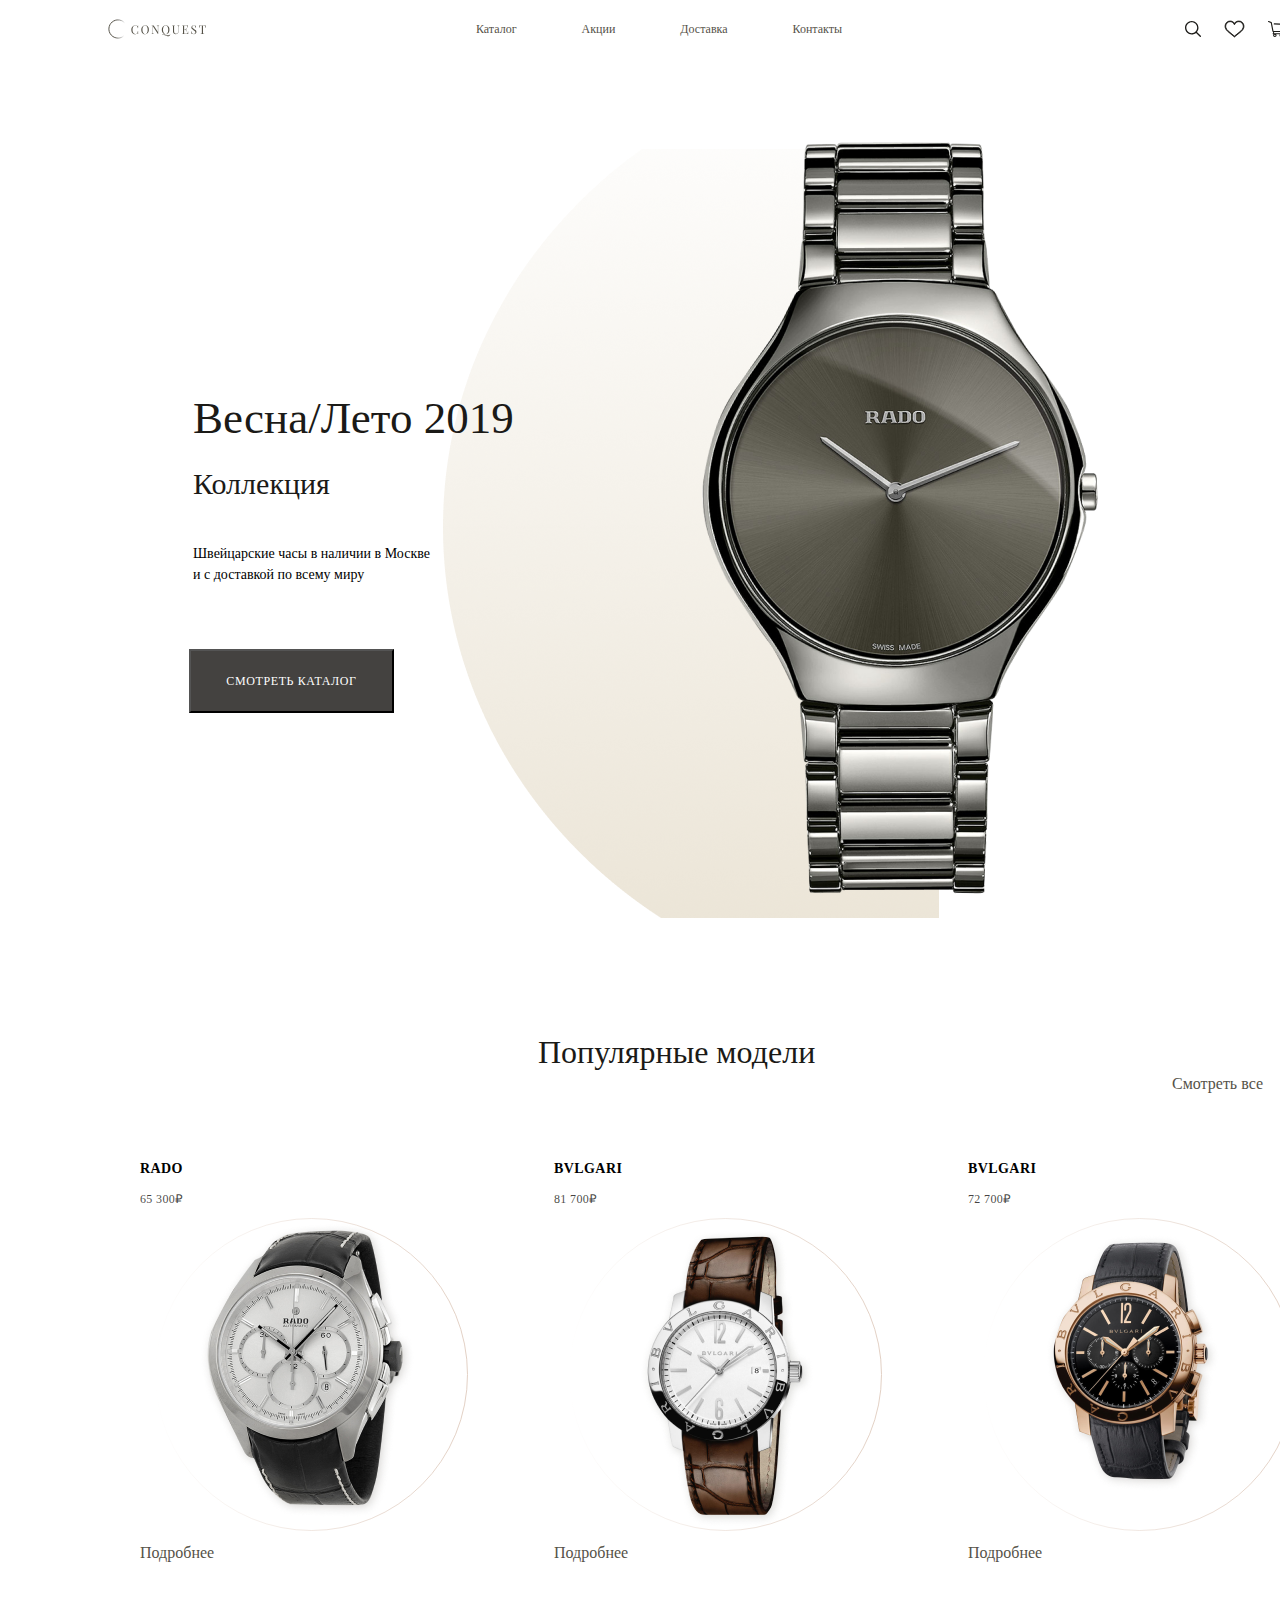
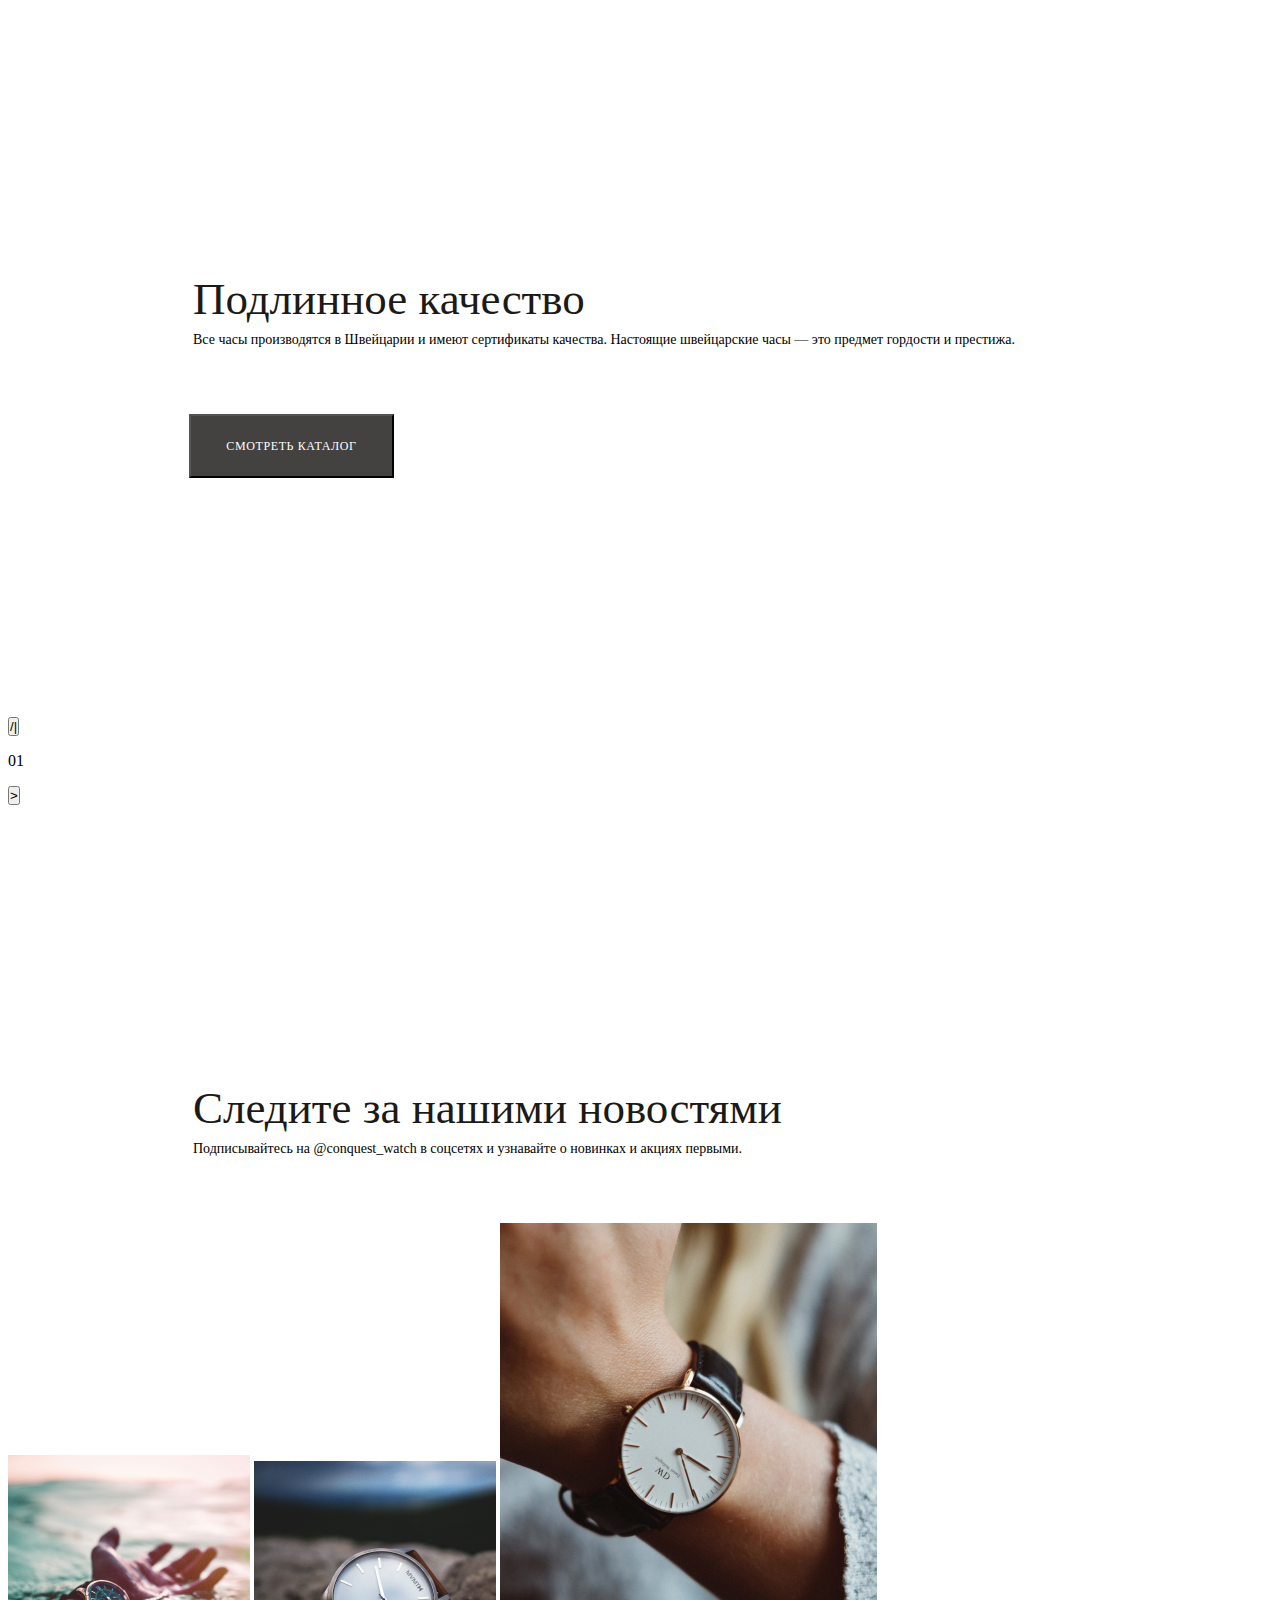
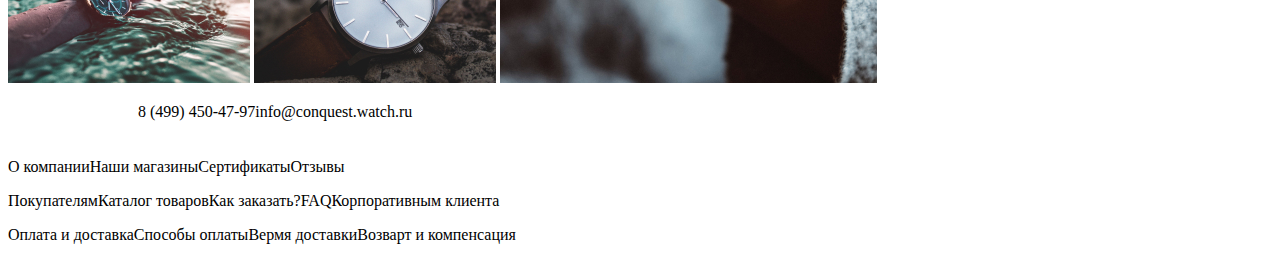
==== commit 6cf066a7: "Make CSS for Popular Model" ====
--- a/index.html
+++ b/index.html
@@ -33,23 +33,23 @@
         </section>
         <section class="popular-models">
             <h1>Популярные модели</h1>
-            <a href="">Смотреть все</a>
+            <a href="" class="look-all">Смотреть все</a>
             <ul class="popelar-watch">
                 <li class="card-1">
                     <p>RADO</p>
-                    <p>1200p.</p>
+                    <p class="price">65 300₽</p>
                     <img src="watch_1.png" alt="">
                     <a href=""><span></span> Подробнее</a>
                 </li>
                 <li class="card-2">
-                    <p>RADO</p>
-                    <p>1200p.</p>
+                    <p>BVLGARI</p>
+                    <p class="price">81 700₽</p>
                     <img src="watch_3.png" alt="">
                     <a href=""><span></span> Подробнее</a>
                 </li>
                 <li class="card-3">
-                    <p>RADO</p>
-                    <p>1200p.</p>
+                    <p>BVLGARI</p>
+                    <p class="price">72 700₽</p>
                     <img src="watch_4.png" alt="">
                     <a href=""><span></span> Подробнее</a>
                 </li>
--- a/style.css
+++ b/style.css
@@ -52,7 +52,7 @@
 .like {
   display: flex;
   background-image: url(Like.svg);
-  width: 22px;
+  width: 21px;
   height: 18px;
   margin: 0 23px;
 }
@@ -73,6 +73,7 @@
   background-image:url(Ellipse.png) ;
   background-repeat: no-repeat;
   background-position: center;
+
 }
 
 .info h1 {
@@ -143,7 +144,7 @@
   color: #1B1A17;
 }
 
-.popular-models a {
+.look-all {
   margin: 115px 98px 0 1164px;
 }
 
@@ -166,4 +167,59 @@
   width: 370px;
   margin: 34px;
 }
-  +
+.popular-models .price{
+  font-family: 'Prata';
+font-style: normal;
+font-weight: 400;
+font-size: 12px;
+line-height: 16px;
+
+color: rgba(27, 26, 23, 0.82);
+}
+
+.popular-models ul {
+  margin-left: 98px;
+}
+
+.popular-models .card-2 {
+  margin: 34px 10px 0 10px;
+}
+
+.look-all {
+  font-family: 'Roboto';
+  font-style: normal;
+  font-weight: 500;
+  font-size: 16px;
+  line-height: 19px;
+}
+
+.popular-models li p{
+  margin-bottom: 0;
+
+  font-family: 'Playfair Display';
+  font-style: normal;
+  font-weight: 700;
+  font-size: 14px;
+  line-height: 24px;
+  letter-spacing: 0.03em;
+}
+
+.price {
+  margin-top: 10px;
+
+  font-family: 'Prata';
+  font-style: normal;
+  font-weight: 400;
+  font-size: 12px;
+  line-height: 16px;
+
+  color: rgba(27, 26, 23, 0.82);
+}
+
+.popular-models li{
+  background-image:url(Ellipse.svg) ;
+  background-position-y: 75px;
+  background-position-x: 15px;
+  background-repeat: no-repeat;
+}
